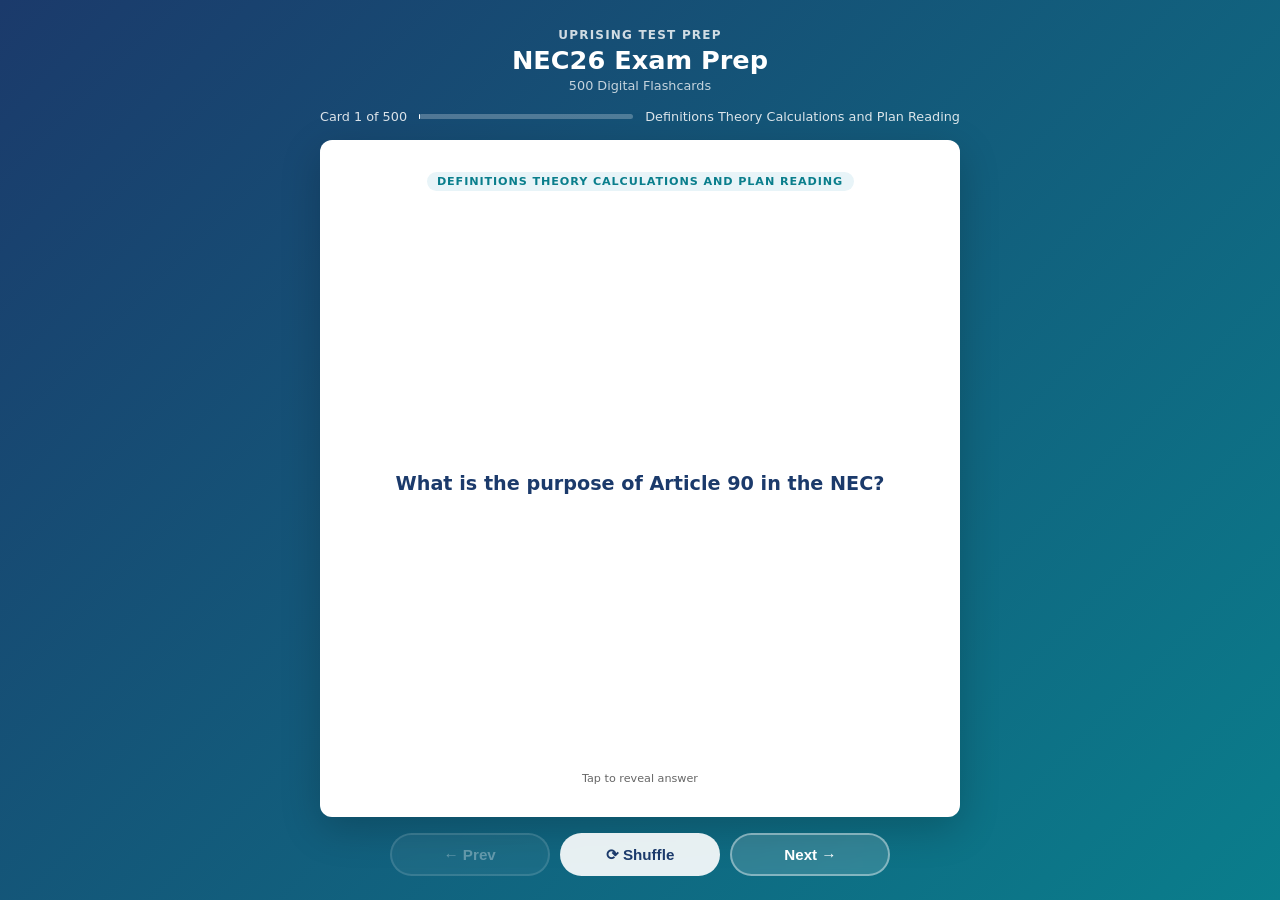
==== flashcards/index.html @ bedbf1df "Deploy NEC26 exam" ====
<!DOCTYPE html>
<html lang="en">
<head>
  <meta charset="UTF-8">
  <meta name="viewport" content="width=device-width, initial-scale=1.0">
  <title>NEC26 Exam Prep — Flashcards</title>
  <style>
    :root {
      --blue:   #1B3A6B;
      --teal:   #0A7E8C;
      --ltblue: #E8F4F8;
      --white:  #FFFFFF;
      --text:   #1A1A1A;
      --muted:  #666;
      --radius: 12px;
    }
    * { box-sizing: border-box; margin: 0; padding: 0; }
    html, body { height: 100%; }
    body {
      font-family: 'Segoe UI', system-ui, sans-serif;
      background: linear-gradient(135deg, var(--blue) 0%, var(--teal) 100%);
      min-height: 100dvh;
      display: flex;
      flex-direction: column;
      align-items: center;
      padding: 1.25rem 1rem 1rem;
      gap: 0.75rem;
      overflow-x: hidden;
    }
    header { text-align: center; color: #fff; flex-shrink: 0; }
    header .brand { font-size: 0.75rem; font-weight: 700; letter-spacing: 0.1em; opacity: 0.8; text-transform: uppercase; }
    header h1 { font-size: 1.3rem; font-weight: 800; margin-top: 0.2rem; }
    header .subtitle { font-size: 0.8rem; opacity: 0.75; margin-top: 0.15rem; }
    #progress-info {
      display: flex; align-items: center; gap: 0.75rem;
      color: rgba(255,255,255,0.85); font-size: 0.8rem;
      flex-shrink: 0; width: 100%; max-width: 640px;
    }
    #progress-bar-track {
      flex: 1; background: rgba(255,255,255,0.25);
      border-radius: 4px; height: 5px;
    }
    #progress-bar-fill { height: 100%; background: #fff; border-radius: 4px; transition: width 0.3s; }
    .card-scene {
      width: 100%; max-width: 640px;
      perspective: 1200px;
      cursor: pointer;
      flex: 1; min-height: 0;
      display: flex; flex-direction: column;
    }
    .card-inner {
      position: relative; width: 100%;
      flex: 1; min-height: 0;
      transition: transform 0.55s cubic-bezier(.4,0,.2,1);
      transform-style: preserve-3d;
    }
    .card-scene.flipped .card-inner { transform: rotateY(180deg); }
    .card-face {
      position: absolute; inset: 0;
      backface-visibility: hidden; -webkit-backface-visibility: hidden;
      border-radius: var(--radius);
      display: flex; flex-direction: column;
      padding: 1.5rem 1.75rem;
      box-shadow: 0 12px 40px rgba(0,0,0,0.2);
      overflow: hidden;
    }
    .card-front { background: var(--white); align-items: center; justify-content: center; }
    .card-back  { background: var(--ltblue); transform: rotateY(180deg); }
    .card-badge {
      font-size: 0.7rem; font-weight: 700; text-transform: uppercase;
      letter-spacing: 0.08em;
      background: var(--ltblue); color: var(--teal);
      padding: 0.2rem 0.65rem; border-radius: 20px;
      margin-bottom: 0.85rem; flex-shrink: 0;
    }
    .card-back .card-badge { background: rgba(10,126,140,0.12); }
    .card-front .q-text {
      font-size: 1.1rem; font-weight: 600; color: var(--blue); line-height: 1.55;
      text-align: center; overflow-y: auto; flex: 1;
      display: flex; align-items: center; justify-content: center;
      scrollbar-width: thin; scrollbar-color: rgba(27,58,107,0.3) transparent;
    }
    .card-back .a-label { font-size: 0.7rem; font-weight: 700; color: var(--teal); text-transform: uppercase; letter-spacing: 0.08em; margin-bottom: 0.4rem; flex-shrink: 0; }
    .card-back .a-text  {
      font-size: 0.975rem; color: var(--text); line-height: 1.65;
      overflow-y: auto; flex: 1; min-height: 0; padding-right: 4px;
      scrollbar-width: thin; scrollbar-color: rgba(10,126,140,0.4) transparent;
    }
    .card-back .a-text::-webkit-scrollbar { width: 4px; }
    .card-back .a-text::-webkit-scrollbar-track { background: transparent; }
    .card-back .a-text::-webkit-scrollbar-thumb { background: rgba(10,126,140,0.4); border-radius: 4px; }
    .tap-hint { flex-shrink: 0; margin-top: 0.6rem; font-size: 0.7rem; color: var(--muted); text-align: center; }
    .card-back .tap-hint { color: var(--teal); opacity: 0.7; }
    .controls {
      display: flex; gap: 0.65rem; flex-wrap: nowrap;
      justify-content: center; flex-shrink: 0;
      width: 100%; max-width: 640px;
      padding-bottom: env(safe-area-inset-bottom, 0px);
    }
    .btn {
      padding: 0.6rem 1.2rem; border-radius: 50px;
      border: 2px solid rgba(255,255,255,0.4);
      background: rgba(255,255,255,0.15); color: #fff;
      font-weight: 700; font-size: 0.875rem; cursor: pointer;
      transition: all 0.2s; backdrop-filter: blur(4px);
      white-space: nowrap; flex: 1; max-width: 160px;
    }
    .btn:hover { background: rgba(255,255,255,0.3); border-color: rgba(255,255,255,0.7); }
    .btn:active { transform: scale(0.96); }
    .btn:disabled { opacity: 0.35; cursor: not-allowed; }
    .btn.btn-primary { background: rgba(255,255,255,0.9); color: var(--blue); border-color: transparent; }
    .btn.btn-primary:hover { background: #fff; }
    #loading { color: rgba(255,255,255,0.8); font-size: 1rem; text-align: center; padding: 3rem; flex: 1; }
    @media (min-width: 768px) {
      body { padding: 1.75rem 1.5rem 1.5rem; gap: 1rem; }
      header h1 { font-size: 1.6rem; }
      .card-face { padding: 2rem 2.5rem; }
      .card-front .q-text { font-size: 1.2rem; }
      .card-back .a-text { font-size: 1.05rem; }
      .btn { font-size: 0.95rem; padding: 0.65rem 1.4rem; }
    }
    @media (max-width: 380px) {
      body { padding: 0.75rem; gap: 0.5rem; }
      header .brand { font-size: 0.65rem; }
      header h1 { font-size: 1.1rem; }
      header .subtitle { display: none; }
      .card-face { padding: 1rem 1.1rem; }
      .card-front .q-text { font-size: 0.975rem; }
      .card-back .a-text { font-size: 0.875rem; }
      .btn { font-size: 0.8rem; padding: 0.5rem 0.75rem; }
    }
  </style>
</head>
<body>
<header>
  <div class="brand">Uprising Test Prep</div>
  <h1>NEC26 Exam Prep</h1>
  <div class="subtitle">500 Digital Flashcards</div>
</header>
<div id="progress-info">
  <span id="card-counter">Card 1 of 500</span>
  <div id="progress-bar-track"><div id="progress-bar-fill" style="width:0%"></div></div>
  <span id="domain-label"></span>
</div>
<div id="loading">Loading flashcards...</div>
<div class="card-scene" id="card-scene" style="display:none" onclick="flipCard()">
  <div class="card-inner" id="card-inner">
    <div class="card-face card-front">
      <div class="card-badge" id="front-badge"></div>
      <div class="q-text" id="q-text"></div>
      <div class="tap-hint">Tap to reveal answer</div>
    </div>
    <div class="card-face card-back">
      <div class="card-badge" id="back-badge">Answer</div>
      <div class="a-label">Answer</div>
      <div class="a-text" id="a-text"></div>
      <div class="tap-hint">Tap to flip back</div>
    </div>
  </div>
</div>
<div class="controls" id="controls" style="display:none">
  <button class="btn" id="prev-btn" onclick="event.stopPropagation();move(-1)" disabled>&#8592; Prev</button>
  <button class="btn btn-primary" onclick="event.stopPropagation();shuffleCards()">&#10227; Shuffle</button>
  <button class="btn" id="next-btn" onclick="event.stopPropagation();move(1)">Next &#8594;</button>
</div>
<script>
const DOMAIN_LABELS = {
  definitions_theory_calculations_and_plan_reading: "Definitions Theory Calculations and Plan Reading",
  services: "Services",
  feeders: "Feeders",
  branch_circuit_calculations_and_conductors: "Branch Circuit Calculations and Conductors",
  wiring_methods: "Wiring Methods",
  equipment_and_devices: "Equipment and Devices",
  motors_and_generators: "Motors and Generators",
  control_devices: "Control Devices",
  special_occupancies: "Special Occupancies",
  renewable_energy_systems: "Renewable Energy Systems",
};
let cards   = [];
let current = 0;
async function init() {
  try {
    const res = await fetch('flashcards.json');
    if (!res.ok) throw new Error('Network error');
    cards = await res.json();
    document.getElementById('loading').style.display    = 'none';
    document.getElementById('card-scene').style.display = 'flex';
    document.getElementById('controls').style.display   = 'flex';
    show();
  } catch (e) {
    document.getElementById('loading').textContent = 'Error loading flashcards. Please try refreshing.';
  }
}
function domainLabel(key) {
  return DOMAIN_LABELS[key] || key.replace(/_/g, ' ').replace(/\b\w/g, c => c.toUpperCase());
}
function show() {
  const c = cards[current];
  document.getElementById('card-scene').classList.remove('flipped');
  document.getElementById('a-text').scrollTop = 0;
  const label = domainLabel(c.domain || c.chapter || '');
  document.getElementById('q-text').textContent       = c.front;
  document.getElementById('a-text').textContent       = c.back;
  document.getElementById('front-badge').textContent  = label;
  document.getElementById('back-badge').textContent   = label;
  document.getElementById('card-counter').textContent = `Card ${current+1} of ${cards.length}`;
  document.getElementById('domain-label').textContent = label;
  document.getElementById('progress-bar-fill').style.width = `${((current+1)/cards.length*100).toFixed(1)}%`;
  document.getElementById('prev-btn').disabled = current === 0;
  document.getElementById('next-btn').disabled = current === cards.length - 1;
}
function flipCard() { document.getElementById('card-scene').classList.toggle('flipped'); }
function move(dir) {
  const next = current + dir;
  if (next < 0 || next >= cards.length) return;
  current = next; show();
}
function shuffleCards() {
  for (let i = cards.length - 1; i > 0; i--) {
    const j = Math.floor(Math.random() * (i+1));
    [cards[i], cards[j]] = [cards[j], cards[i]];
  }
  current = 0; show();
}
document.addEventListener('keydown', e => {
  if (e.key === 'ArrowRight' || e.key === 'ArrowDown') move(1);
  else if (e.key === 'ArrowLeft' || e.key === 'ArrowUp') move(-1);
  else if (e.key === ' ' || e.key === 'Enter') { e.preventDefault(); flipCard(); }
});
init();
</script>
</body>
</html>
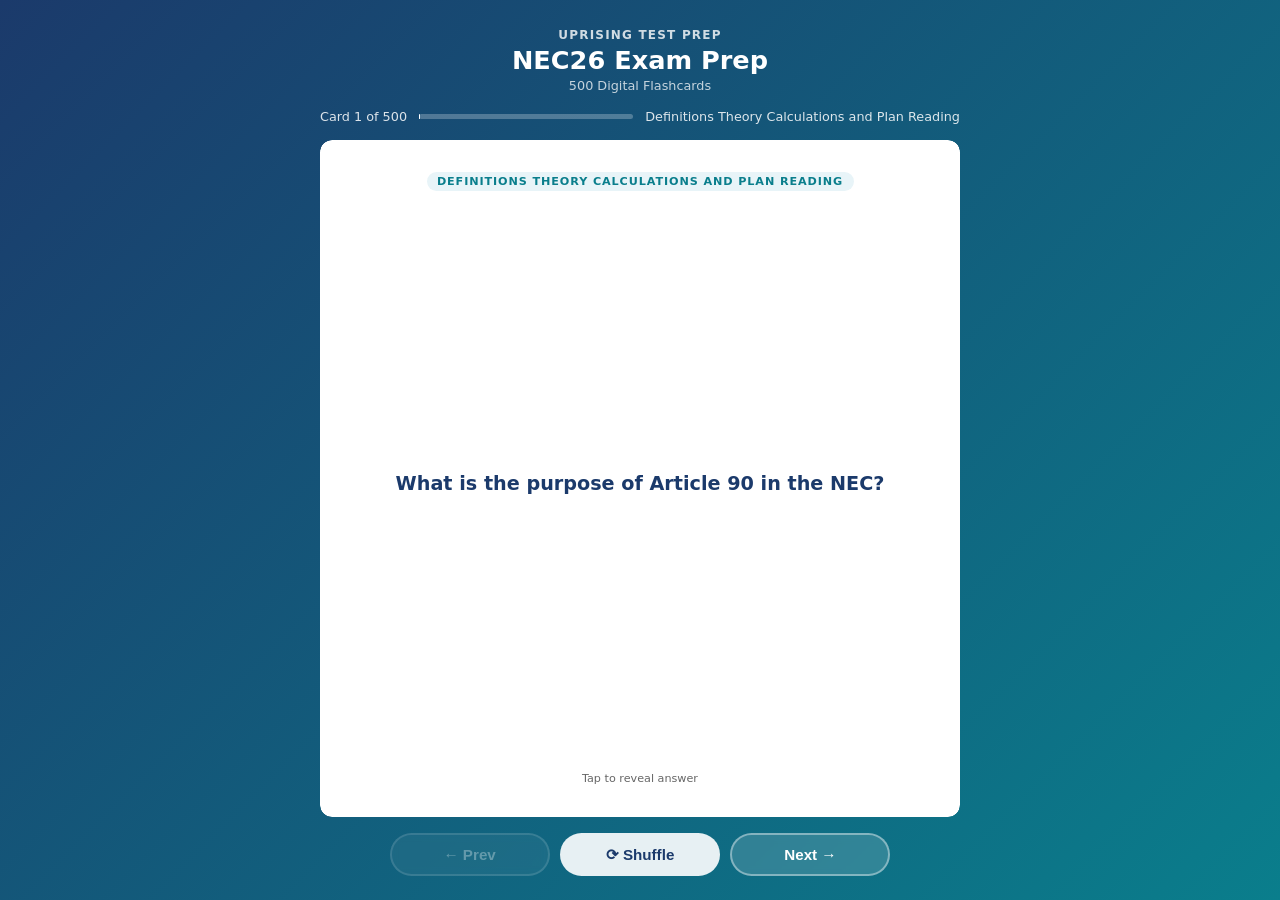
==== commit 4ec0515e: "Flashcards: clip the answer at the card so it cannot cover Prev/Next in Safari and on iOS" ====
--- a/flashcards/index.html
+++ b/flashcards/index.html
@@ -19,7 +19,12 @@
     body {
       font-family: 'Segoe UI', system-ui, sans-serif;
       background: linear-gradient(135deg, var(--blue) 0%, var(--teal) 100%);
-      min-height: 100dvh;
+      /* Pinned, not min-height: the page must never grow, or the controls
+         get pushed below the fold on iOS where 100dvh and height:100%
+         disagree. The height:100% rule above is the pre-dvh fallback. */
+      height: 100dvh;
+      max-height: 100dvh;
+      overflow: hidden;
       display: flex;
       flex-direction: column;
       align-items: center;
@@ -47,6 +52,13 @@
       cursor: pointer;
       flex: 1; min-height: 0;
       display: flex; flex-direction: column;
+    
+      /* WebKit does not clip overflow inside a preserve-3d context, so the
+         answer pane's own clip is dropped and a long answer paints over the
+         Prev/Next row. This element only sets the perspective and is NOT
+         itself in the 3D context, so its clip is honoured in every engine. */
+      overflow: hidden;
+      border-radius: var(--radius);
     }
     .card-inner {
       position: relative; width: 100%;
@@ -63,6 +75,12 @@
       padding: 1.5rem 1.75rem;
       box-shadow: 0 12px 40px rgba(0,0,0,0.2);
       overflow: hidden;
+    
+      /* Painting through a mask forces WebKit to allocate a real clipping
+         layer for a 3D-transformed element, which is what makes the
+         overflow:hidden and the rounded corners above actually apply. */
+      -webkit-mask-image: -webkit-radial-gradient(#fff, #000);
+              mask-image: radial-gradient(#fff, #000);
     }
     .card-front { background: var(--white); align-items: center; justify-content: center; }
     .card-back  { background: var(--ltblue); transform: rotateY(180deg); }
@@ -85,6 +103,9 @@
       font-size: 0.975rem; color: var(--text); line-height: 1.65;
       overflow-y: auto; flex: 1; min-height: 0; padding-right: 4px;
       scrollbar-width: thin; scrollbar-color: rgba(10,126,140,0.4) transparent;
+    
+      -webkit-overflow-scrolling: touch;
+      overscroll-behavior: contain;
     }
     .card-back .a-text::-webkit-scrollbar { width: 4px; }
     .card-back .a-text::-webkit-scrollbar-track { background: transparent; }
